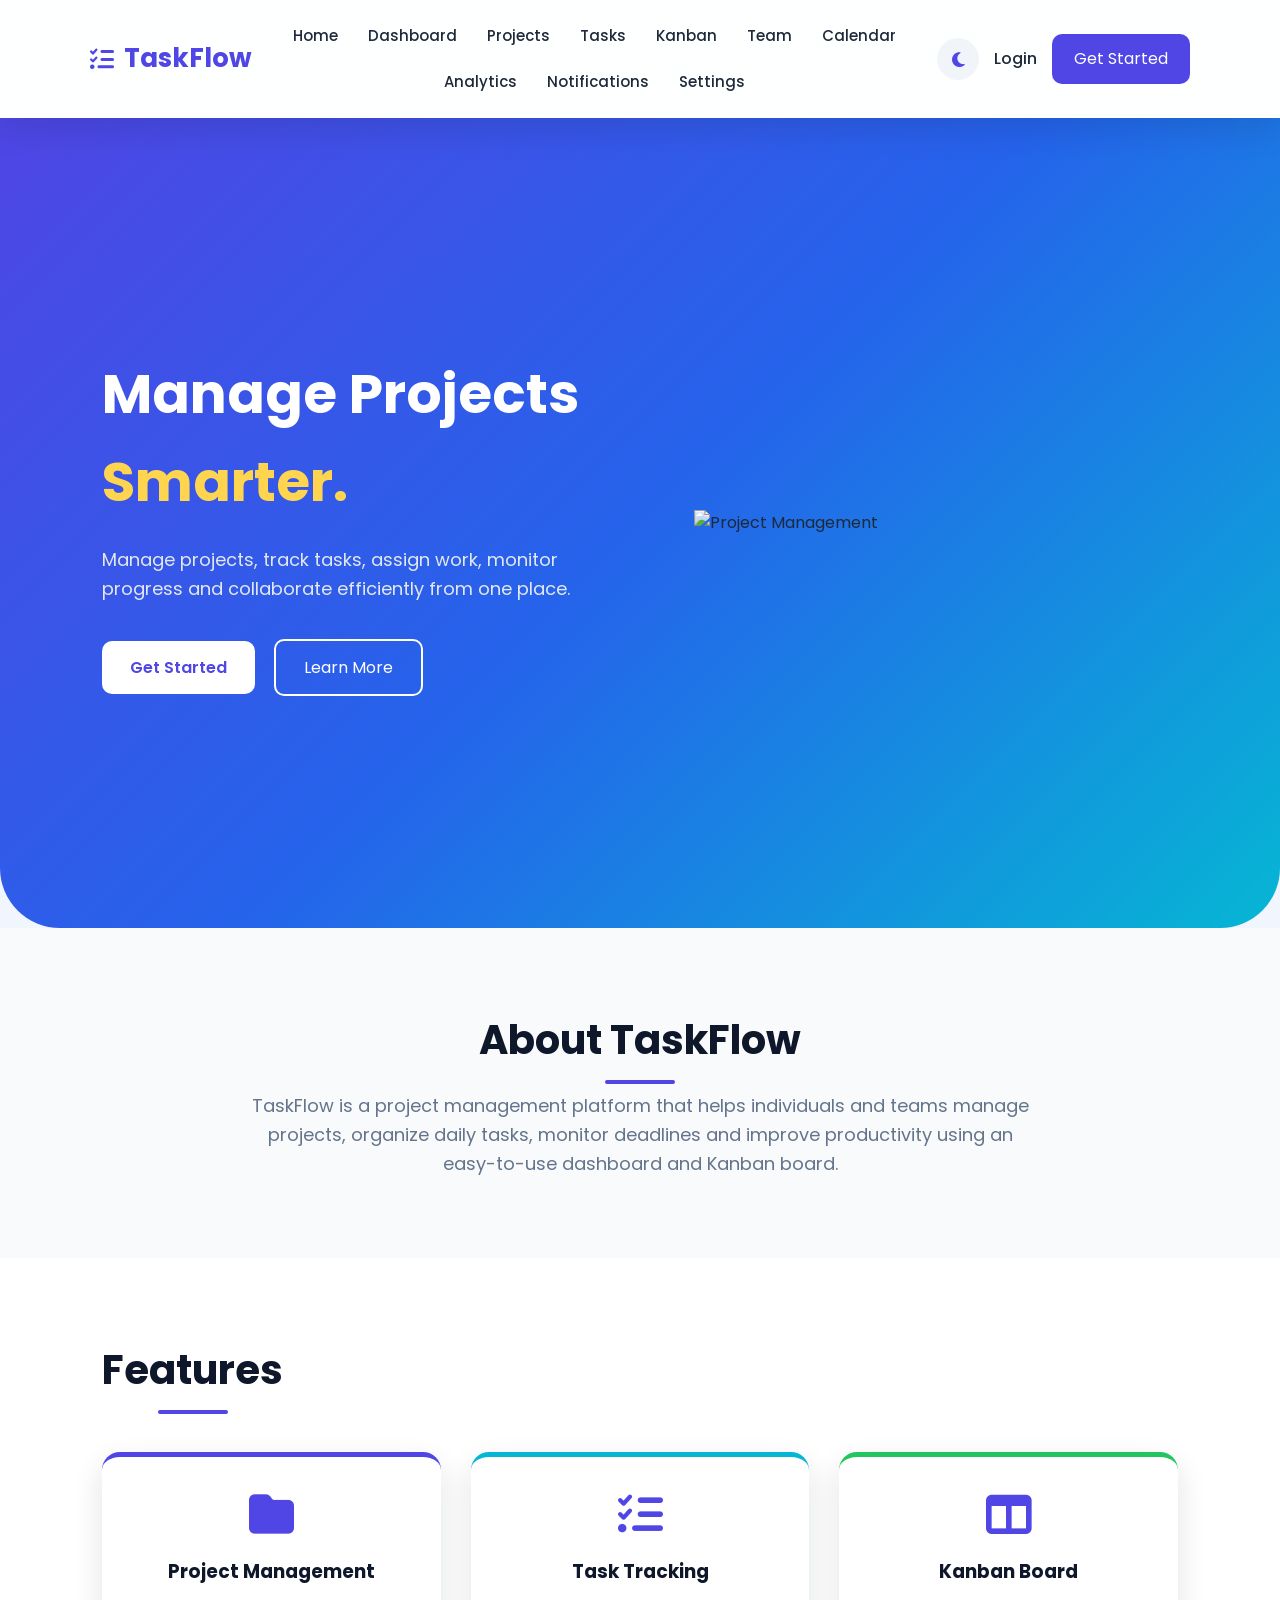
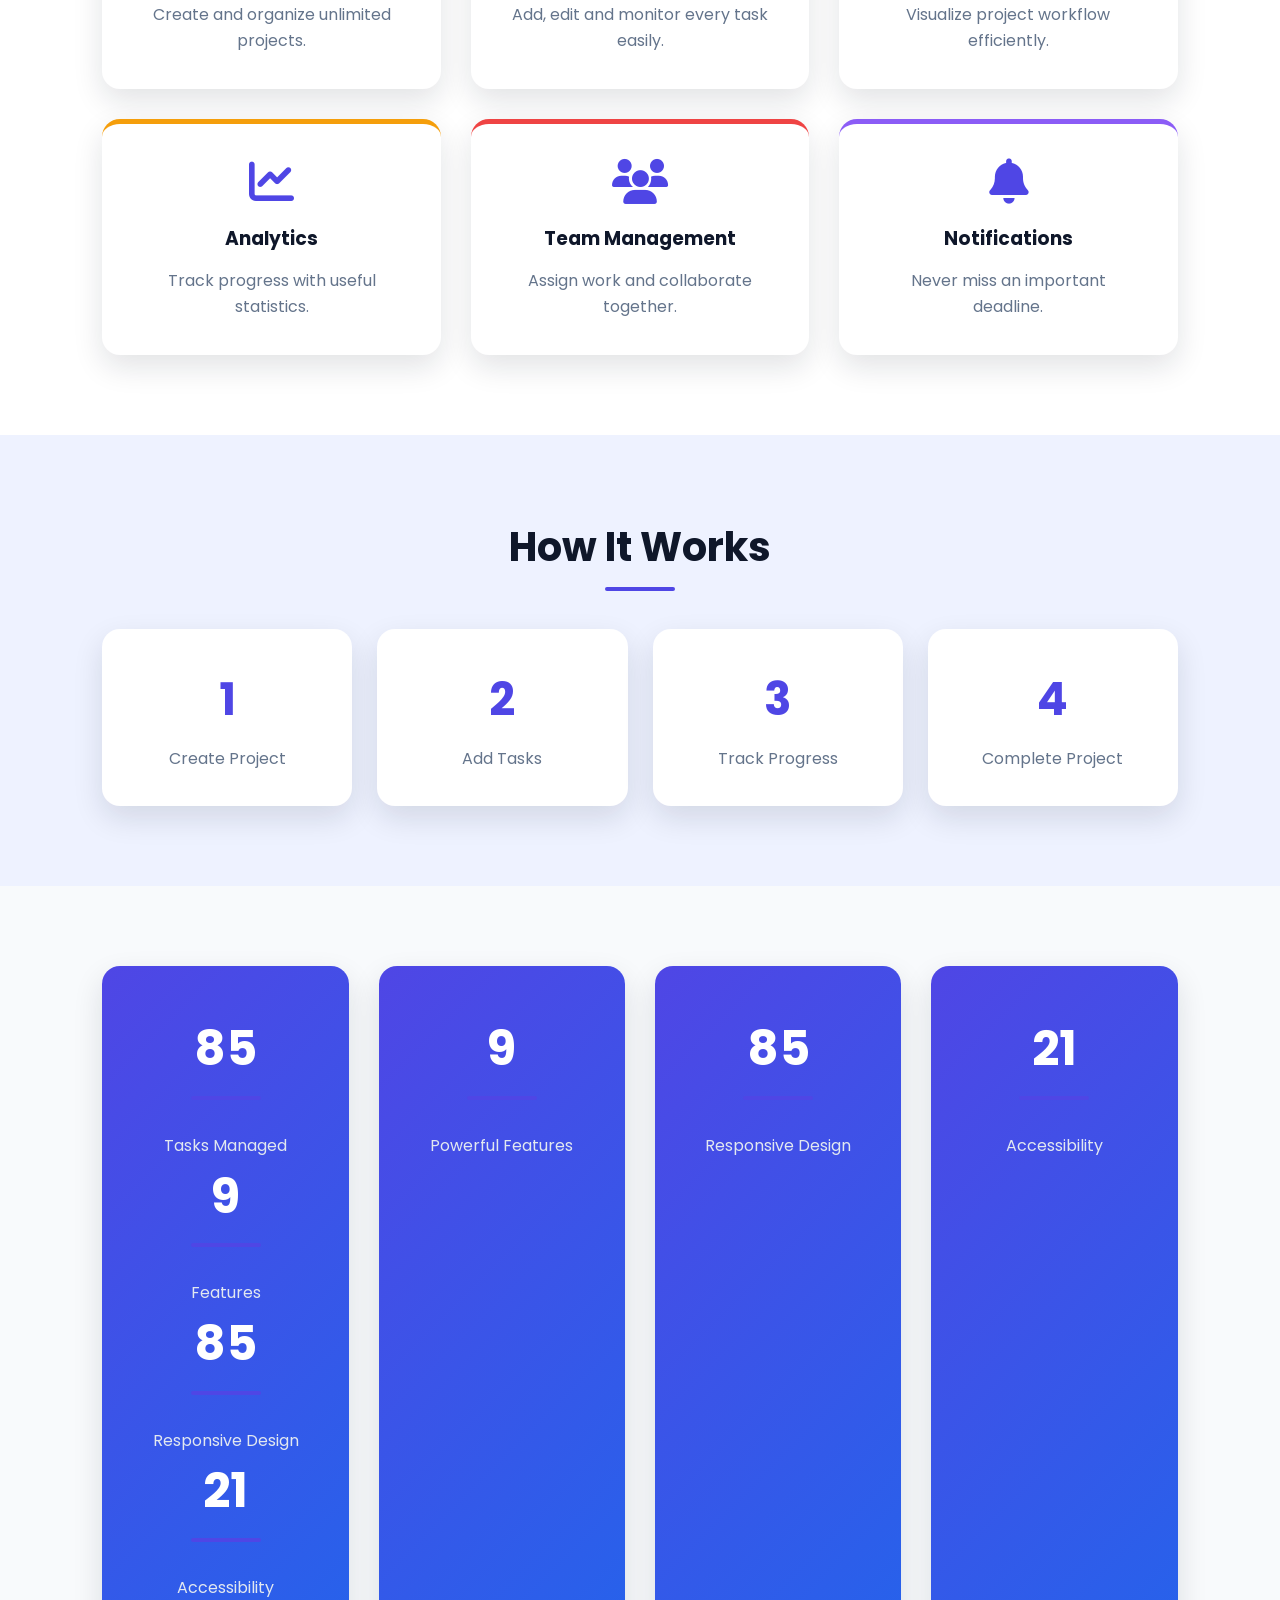
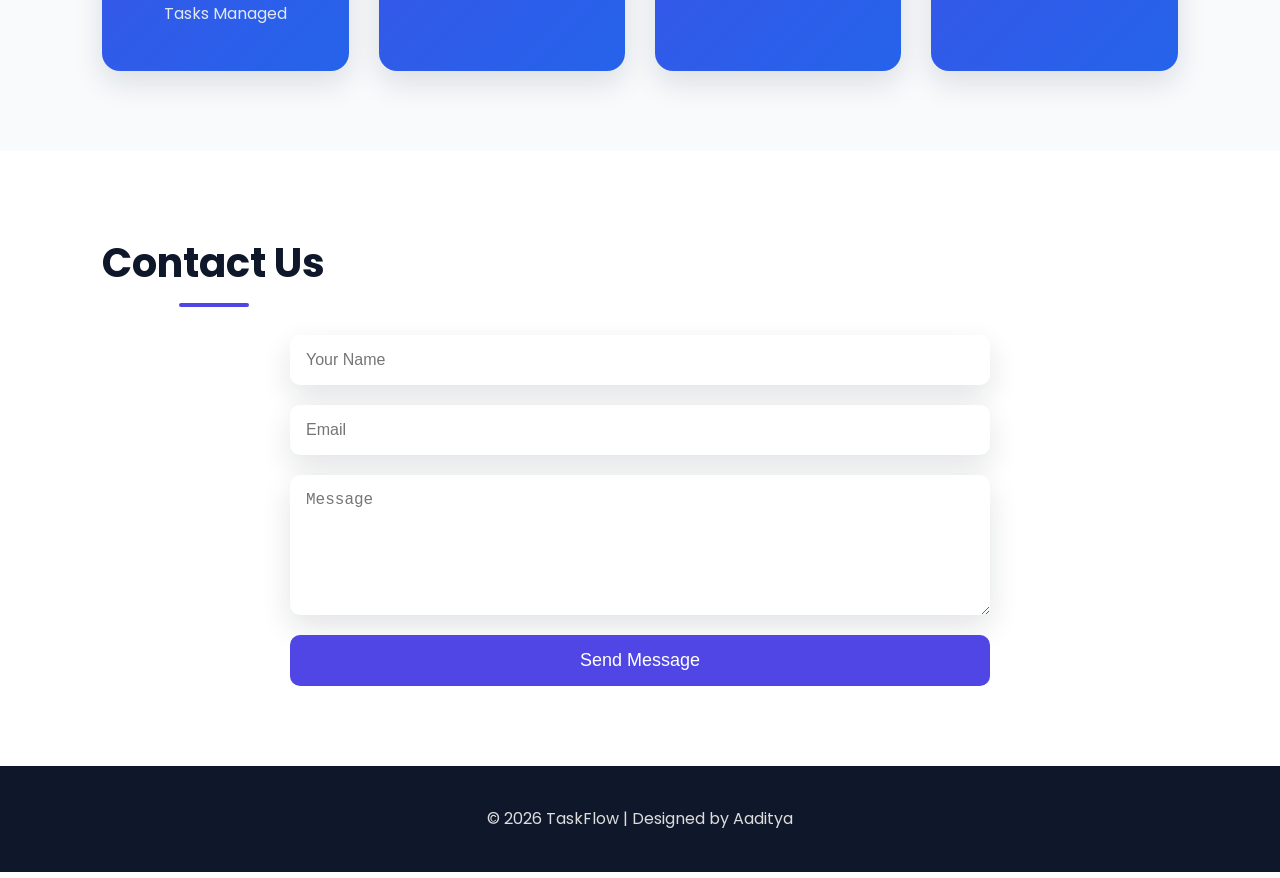
==== home.html @ a648337b "initial commit" ====
<!doctype html>
<html lang="en">
  <head>
    <meta charset="UTF-8" />
    <meta name="viewport" content="width=device-width, initial-scale=1.0" />
    <title>TaskFlow | Home</title>

    <link rel="stylesheet" href="style.css" />

    <!-- Font Awesome -->
    <link
      rel="stylesheet"
      href="https://cdnjs.cloudflare.com/ajax/libs/font-awesome/6.5.2/css/all.min.css"
    />
    <link rel="preconnect" href="https://fonts.googleapis.com" />
    <link rel="preconnect" href="https://fonts.gstatic.com" crossorigin />

    <link
      href="https://fonts.googleapis.com/css2?family=Poppins:wght@300;400;500;600;700&display=swap"
      rel="stylesheet"
    />
  </head>
  <body>
    <script>
      if (localStorage.getItem("theme") === "dark") {
        document.body.classList.add("dark-mode");
      }
    </script>

    <!-- ================= NAVBAR ================= -->

    <header>
      <nav class="navbar">
        <div class="logo">
          <i class="fa-solid fa-list-check"></i>
          <span>TaskFlow</span>
        </div>

        <ul class="nav-links">
          <li><a href="home.html" class="active">Home</a></li>

          <li><a href="dashboard.html">Dashboard</a></li>

          <li><a href="projects.html">Projects</a></li>

          <li><a href="tasks.html">Tasks</a></li>

          <li><a href="kanban.html">Kanban</a></li>

          <li><a href="team.html">Team</a></li>

          <li><a href="calendar.html">Calendar</a></li>

          <li><a href="analytics.html">Analytics</a></li>

          <li><a href="notifications.html">Notifications</a></li>

          <li><a href="settings.html">Settings</a></li>
        </ul>

        <div class="nav-buttons">
          <button id="themeToggle" class="theme-toggle-btn" aria-label="Toggle theme">
            <i class="fa-solid fa-moon"></i>
          </button>

          <a href="#" class="login-btn">Login</a>

          <a href="dashboard.html" class="start-btn"> Get Started </a>
        </div>
      </nav>
    </header>

    <!-- ================= HERO ================= -->

    <section class="hero">
      <div class="hero-text">
        <h1>
          Manage Projects

          <span>Smarter.</span>
        </h1>

        <p>
          Manage projects, track tasks, assign work, monitor progress and
          collaborate efficiently from one place.
        </p>

        <div class="hero-buttons">
          <a href="dashboard.html" class="btn"> Get Started </a>

          <a href="#about" class="btn-outline"> Learn More </a>
        </div>
      </div>

      <div class="hero-image">
        <img src="assets/images/hero.png" alt="Project Management" />
      </div>
    </section>

    <!-- ================= ABOUT ================= -->

    <section class="about" id="about">
      <h2>About TaskFlow</h2>

      <p>
        TaskFlow is a project management platform that helps individuals and
        teams manage projects, organize daily tasks, monitor deadlines and
        improve productivity using an easy-to-use dashboard and Kanban board.
      </p>
    </section>

    <!-- ================= FEATURES ================= -->

    <section class="features">
      <h2>Features</h2>

      <div class="feature-container">
        <div class="feature-card">
          <i class="fa-solid fa-folder"></i>

          <h3>Project Management</h3>

          <p>Create and organize unlimited projects.</p>
        </div>

        <div class="feature-card">
          <i class="fa-solid fa-list-check"></i>

          <h3>Task Tracking</h3>

          <p>Add, edit and monitor every task easily.</p>
        </div>

        <div class="feature-card">
          <i class="fa-solid fa-table-columns"></i>

          <h3>Kanban Board</h3>

          <p>Visualize project workflow efficiently.</p>
        </div>

        <div class="feature-card">
          <i class="fa-solid fa-chart-line"></i>

          <h3>Analytics</h3>

          <p>Track progress with useful statistics.</p>
        </div>

        <div class="feature-card">
          <i class="fa-solid fa-users"></i>

          <h3>Team Management</h3>

          <p>Assign work and collaborate together.</p>
        </div>

        <div class="feature-card">
          <i class="fa-solid fa-bell"></i>

          <h3>Notifications</h3>

          <p>Never miss an important deadline.</p>
        </div>
      </div>
    </section>

    <!-- ================= HOW IT WORKS ================= -->

    <section class="workflow">
      <h2>How It Works</h2>

      <div class="steps">
        <div class="step">
          <h3>1</h3>
          <p>Create Project</p>
        </div>

        <div class="step">
          <h3>2</h3>
          <p>Add Tasks</p>
        </div>

        <div class="step">
          <h3>3</h3>
          <p>Track Progress</p>
        </div>

        <div class="step">
          <h3>4</h3>
          <p>Complete Project</p>
        </div>
      </div>
    </section>

    <!-- ================= STATS ================= -->

    <section class="stats">
      <div class="stat">
        <h2>100</h2>
        <p>Tasks Managed</p>

        <h2>10</h2>
        <p>Features</p>

        <h2>100</h2>
        <p>Responsive Design</p>

        <h2>24</h2>
        <p>Accessibility</p>

        <p>Tasks Managed</p>
      </div>

      <div class="stat">
        <h2>10+</h2>

        <p>Powerful Features</p>
      </div>

      <div class="stat">
        <h2>100%</h2>

        <p>Responsive Design</p>
      </div>

      <div class="stat">
        <h2>24/7</h2>

        <p>Accessibility</p>
      </div>
    </section>

    <!-- ================= CONTACT ================= -->

    <section class="contact">
      <h2>Contact Us</h2>

      <form>
        <input type="text" placeholder="Your Name" />

        <input type="email" placeholder="Email" />

        <textarea rows="6" placeholder="Message"></textarea>

        <button type="submit">Send Message</button>
      </form>
    </section>

    <!-- ================= FOOTER ================= -->

    <footer>
      <p>© 2026 TaskFlow | Designed by Aaditya</p>
    </footer>

    <script src="theme.js"></script>
    <script src="home.js"></script>
  </body>
</html>
---- style.css ----
/* ===========================
    RESET
=========================== */

* {
    margin: 0;
    padding: 0;
    box-sizing: border-box;
}

html {
    scroll-behavior: smooth;
}

body {

    font-family: 'Poppins', sans-serif;

    background: linear-gradient(180deg,
            #EEF4FF 0%,
            #F8FAFC 100%);

    color: var(--text);

    line-height: 1.6;

}

/* ===========================
    VARIABLES
=========================== */

:root {

    --primary: #4F46E5;
    --primary-dark: #4338CA;
    --secondary: #06B6D4;

    --success: #22C55E;
    --warning: #F59E0B;
    --danger: #EF4444;

    --dark: #0F172A;
    --light: #FFFFFF;

    --text: #1E293B;
    --gray: #64748B;

    --background: #F1F5F9;
    --card: #FFFFFF;

    --shadow: 0 12px 30px rgba(15, 23, 42, .12);

}

/* ===========================
   COMMON
=========================== */

.container {

    width: 90%;
    max-width: 1200px;

    margin: auto;

}

section {

    padding: 80px 0;

}

h1,
h2,
h3 {

    color: var(--dark);

}

p {

    color: var(--gray);

}

.navbar {

    display: flex;

    justify-content: space-between;

    align-items: center;

    gap: 24px;

    padding: 16px 7%;

    background: rgba(255, 255, 255, .92);

    backdrop-filter: blur(10px);

    box-shadow: var(--shadow);

    position: sticky;

    top: 0;

    z-index: 1000;

    transition: background .3s ease;

}

.logo {

    display: flex;

    align-items: center;

    gap: 10px;

    font-size: 26px;

    font-weight: 700;

    color: var(--primary);

    white-space: nowrap;

}

.logo i {

    font-size: 24px;

}

.nav-links {

    display: flex;

    flex-wrap: wrap;

    align-items: center;

    list-style: none;

    gap: 6px;

    flex: 1;

    justify-content: center;

}

.nav-links li {

    display: flex;

    align-items: center;

}

.nav-links a {

    position: relative;

    display: inline-flex;

    align-items: center;

    text-decoration: none;

    color: var(--text);

    font-weight: 500;

    font-size: 15px;

    padding: 8px 12px;

    border-radius: 8px;

    white-space: nowrap;

    transition: background .25s ease, color .25s ease;

}

.nav-links a:hover {

    background: var(--primary);

    color: white;

}

/* ===========================
    THEME TOGGLE
=========================== */

.theme-toggle-btn {

    display: inline-flex;

    align-items: center;

    justify-content: center;

    width: 42px;

    height: 42px;

    flex-shrink: 0;

    border: none;

    border-radius: 50%;

    background: var(--background);

    color: var(--primary);

    font-size: 17px;

    cursor: pointer;

    transition: background .25s ease, transform .25s ease, color .25s ease;

}

.theme-toggle-btn:hover {

    background: var(--primary);

    color: white;

    transform: rotate(15deg);

}

.btn {

    display: inline-block;

    padding: 14px 28px;

    background: white;

    color: var(--primary);

    text-decoration: none;

    border-radius: 10px;

    font-weight: 600;

    transition: .3s;

}

.btn:hover {

    transform: translateY(-4px);

    box-shadow: 0 10px 25px rgba(0, 0, 0, .2);

}

.btn-outline {

    display: inline-block;

    padding: 14px 28px;

    border: 2px solid white;

    color: white;

    text-decoration: none;

    border-radius: 10px;

    margin-left: 15px;

    transition: .3s;

}

.btn-outline:hover {

    background: white;

    color: var(--primary);

}

.hero span {

    color: #FFD54F;

}

.hero {

    display: flex;

    justify-content: space-between;

    align-items: center;

    min-height: 90vh;

    padding: 0 8%;

    background: linear-gradient(135deg,
            #4F46E5,
            #2563EB,
            #06B6D4);

    border-radius: 0 0 60px 60px;

}

.hero-text {

    width: 50%;

}

.hero-text h1 {

    font-size: 55px;

    margin-bottom: 20px;

}

.hero-text p {

    font-size: 18px;

    margin-bottom: 35px;

}

.hero-image {

    width: 45%;

}

.hero-image img {

    width: 100%;

}

/* ===========================
    ABOUT
=========================== */

.about {

    padding: 80px 8%;

    text-align: center;

}

.about h2 {

    font-size: 40px;

    margin-bottom: 20px;

}

.about p {

    max-width: 800px;

    margin: auto;

    font-size: 18px;

}

/* ===========================
    FEATURES
=========================== */

.features {

    padding: 80px 8%;

    background: #ffffff;

}

.features h2 {

    text-align: center;

    font-size: 40px;

    margin-bottom: 50px;

}

.feature-container {

    display: grid;

    grid-template-columns: repeat(auto-fit, minmax(280px, 1fr));

    gap: 30px;

}

.feature-card {

    background: var(--card);

    padding: 35px;

    border-radius: 18px;

    text-align: center;

    box-shadow: var(--shadow);

    transition: .35s;

}

.feature-card:hover {

    transform: translateY(-12px);

    box-shadow: 0 20px 40px rgba(0, 0, 0, .15);

}

.feature-card i {

    font-size: 45px;

    color: var(--primary);

    margin-bottom: 20px;

}

.feature-card h3 {

    margin-bottom: 15px;

}

/* ===========================
   WORKFLOW
=========================== */

.workflow {

    padding: 80px 8%;

    background: #f1f5f9;

    text-align: center;

}

.workflow h2 {

    font-size: 40px;

    margin-bottom: 50px;

}

.steps {

    display: flex;

    justify-content: space-between;

    flex-wrap: wrap;

    gap: 25px;

}

.step:hover {

    transform: translateY(-10px);

}

.step {

    flex: 1;

    min-width: 220px;

    background: white;

    padding: 35px;

    border-radius: 18px;

    box-shadow: var(--shadow);

    transition: .3s;

}

.step h3 {

    color: var(--primary);

    font-size: 45px;

    margin-bottom: 10px;

}

/* ===========================
    STATS
=========================== */

.stats {

    padding: 80px 8%;

    display: grid;

    grid-template-columns: repeat(auto-fit, minmax(220px, 1fr));

    gap: 30px;

}

.stat {

    background: linear-gradient(135deg,
            #4F46E5,
            #2563EB);

    color: white;

    text-align: center;

    padding: 45px;

    border-radius: 18px;

    box-shadow: var(--shadow);

}

.stat h2 {

    color: white;

    font-size: 48px;

}

.stat p {

    color: #E2E8F0;

}

/* ===========================
   CONTACT
=========================== */

.contact {

    padding: 80px 8%;

    background: #ffffff;

}

.contact h2 {

    text-align: center;

    margin-bottom: 40px;

    font-size: 40px;

}

.contact form {

    max-width: 700px;

    margin: auto;

    display: flex;

    flex-direction: column;

    gap: 20px;

}

.contact input,
.contact textarea {

    padding: 16px;

    border: none;

    border-radius: 10px;

    background: white;

    box-shadow: var(--shadow);

    font-size: 16px;

}

.contact button {

    padding: 15px;

    background: var(--primary);

    color: white;

    border: none;

    border-radius: 10px;

    font-size: 18px;

    cursor: pointer;

    transition: .3s;

}

.contact button:hover {

    background: var(--secondary);

}

/* ===========================
    FOOTER
=========================== */

footer {

    background: #0F172A;

    color: white;

    text-align: center;

    padding: 40px;

}

footer p {

    color: #ddd;

}

/* ===========================
   RESPONSIVE
=========================== */

@media(max-width:900px) {

    .navbar {

        flex-direction: column;

        gap: 16px;

    }

    .nav-links {

        flex-wrap: wrap;

        justify-content: center;

        flex: initial;

        width: 100%;

    }

    .logo {

        justify-content: center;

        width: 100%;

    }

    .nav-buttons {

        justify-content: center;

        width: 100%;

    }

    .hero {

        flex-direction: column-reverse;

        text-align: center;

    }

    .hero-text,
    .hero-image {

        width: 100%;

    }

    .hero-text h1 {

        font-size: 40px;

    }

    .hero-buttons {

        display: flex;

        justify-content: center;

        flex-wrap: wrap;

        gap: 15px;

    }

    .steps {

        flex-direction: column;

    }

}

/* ===========================
    ANIMATIONS
=========================== */

.hidden {

    opacity: 0;

    transform: translateY(40px);

    transition: all .7s ease;

}

.show {

    opacity: 1;

    transform: translateY(0);

}

.active {

    color: var(--primary) !important;

    font-weight: 600;

}

.hero h1 {

    color: white;

}

.hero p {

    color: #E2E8F0;

}

h2 {

    position: relative;

    display: inline-block;

    margin-bottom: 45px;

}

h2::after {

    content: "";

    width: 70px;

    height: 4px;

    background: var(--primary);

    position: absolute;

    left: 50%;

    bottom: -12px;

    transform: translateX(-50%);

    border-radius: 20px;

}

.nav-buttons {

    display: flex;

    align-items: center;

    gap: 15px;

    flex-shrink: 0;

}

.login-btn {

    text-decoration: none;

    color: var(--text);

    font-weight: 500;

}

.start-btn {

    background: var(--primary);

    color: white;

    text-decoration: none;

    padding: 12px 22px;

    border-radius: 10px;

    transition: .3s;

}

.start-btn:hover {

    background: var(--primary-dark);

    transform: translateY(-3px);

}

.nav-links a::after {

    content: "";

    position: absolute;

    left: 0;

    bottom: -5px;

    width: 0;

    height: 3px;

    background: var(--primary);

    transition: .3s;

}

.nav-links a:hover::after {

    width: 100%;

}

.hero-image img {

    width: 100%;

    animation: float 4s ease-in-out infinite;

}

@keyframes float {

    0% {

        transform: translateY(0);

    }

    50% {

        transform: translateY(-15px);

    }

    100% {

        transform: translateY(0);

    }

}

.feature-card {

    border-top: 5px solid transparent;

}

.feature-card:nth-child(1) {

    border-color: #4F46E5;

}

.feature-card:nth-child(2) {

    border-color: #06B6D4;

}

.feature-card:nth-child(3) {

    border-color: #22C55E;

}

.feature-card:nth-child(4) {

    border-color: #F59E0B;

}

.feature-card:nth-child(5) {

    border-color: #EF4444;

}

.feature-card:nth-child(6) {

    border-color: #8B5CF6;

}

.about {

    background: #F8FAFC;

}

.features {

    background: white;

}

.workflow {

    background: #EEF2FF;

}

.stats {

    background: #F8FAFC;

}

.contact {

    background: white;

}

/* ================= DASHBOARD ================= */


.dashboard-header {

    padding: 60px 8%;

    display: flex;

    justify-content: space-between;

    align-items: center;

    background: linear-gradient(135deg,
            #4F46E5,
            #06B6D4);

    color: white;

}


.dashboard-header h1 {

    color: white;

    font-size: 45px;

}


.dashboard-header p {

    color: #e2e8f0;

}




.dashboard-stats {

    display: grid;

    grid-template-columns: repeat(4, 1fr);

    gap: 25px;

    padding: 50px 8%;

}



.dashboard-card {

    padding: 30px;

    border-radius: 18px;

    color: white;

    display: flex;

    gap: 20px;

    align-items: center;

    box-shadow: var(--shadow);

}



.dashboard-card i {

    font-size: 40px;

}



.dashboard-card h3 {

    color: white;

    font-size: 35px;

}


.blue {

    background: #2563eb;

}


.green {

    background: #16a34a;

}


.purple {

    background: #7c3aed;

}


.orange {

    background: #f59e0b;

}




.dashboard-grid {

    padding: 30px 8%;

    display: grid;

    grid-template-columns: repeat(2, 1fr);

    gap: 30px;

}



.dashboard-box {

    background: white;

    padding: 30px;

    border-radius: 18px;

    box-shadow: var(--shadow);

}



.progress-bar {

    height: 15px;

    background: #e5e7eb;

    border-radius: 20px;

}


.progress {

    height: 100%;

    width: 60%;

    background: #4F46E5;

    border-radius: 20px;

}



.deadline-list li {

    display: flex;

    justify-content: space-between;

    padding: 15px 0;

}



.quick-actions {

    display: flex;

    flex-wrap: wrap;

    gap: 15px;

}



.quick-actions a {

    padding: 12px 20px;

    background: #EEF2FF;

    color: #4F46E5;

    text-decoration: none;

    border-radius: 10px;

}



@media(max-width:900px) {


    .dashboard-stats {

        grid-template-columns: 1fr;

    }


    .dashboard-grid {

        grid-template-columns: 1fr;

    }


    .dashboard-header {

        flex-direction: column;

        gap: 30px;

        text-align: center;

    }


}

/* =========================
PROJECT PAGE
========================= */


.page-header {

    padding: 60px 8%;

    background: linear-gradient(135deg,
            #4F46E5,
            #06B6D4);

    color: white;

}


.page-header h1 {

    color: white;

    font-size: 45px;

}


.page-header p {

    color: #e2e8f0;

}



.project-container {

    padding: 50px 8%;

    display: grid;

    grid-template-columns: 350px 1fr;

    gap: 40px;

}



.project-form {

    background: white;

    padding: 30px;

    border-radius: 18px;

    box-shadow: var(--shadow);

}



.project-form input,
.project-form textarea,
.project-form select {

    width: 100%;

    padding: 14px;

    margin: 10px 0;

    border: none;

    background: #f1f5f9;

    border-radius: 10px;

}



.project-form textarea {

    height: 120px;

}



.project-form button {

    width: 100%;

    padding: 14px;

    border: none;

    background: #4F46E5;

    color: white;

    border-radius: 10px;

    cursor: pointer;

}



.project-list {

    background: #f8fafc;

}



.project-card {

    background: white;

    padding: 25px;

    margin-bottom: 20px;

    border-radius: 15px;

    box-shadow: var(--shadow);

}



.project-card h3 {

    color: #4F46E5;

}



.project-card span {

    display: inline-block;

    padding: 5px 12px;

    background: #EEF2FF;

    border-radius: 20px;

    margin-top: 10px;

}



@media(max-width:900px) {

    .project-container {

        grid-template-columns: 1fr;

    }

}

.edit-btn {

    background: #2563EB;

    color: white;

    border: none;

    padding: 10px 18px;

    border-radius: 8px;

    cursor: pointer;

    margin-right: 10px;

}

.delete-btn {

    background: #EF4444;

    color: white;

    border: none;

    padding: 10px 18px;

    border-radius: 8px;

    cursor: pointer;

}

.edit-btn:hover {

    opacity: .9;

}

.delete-btn:hover {

    opacity: .9;

}

/* =========================
PROJECT CARDS IMPROVEMENT
========================= */


.project-card {

    background: white;

    padding: 30px;

    border-radius: 20px;

    box-shadow: var(--shadow);

    margin-bottom: 25px;

    transition: .3s;

}


.project-card:hover {

    transform: translateY(-5px);

}



.project-card h3 {

    margin-bottom: 10px;

}



.badges {

    display: flex;

    gap: 10px;

    margin: 20px 0;

}



.priority,
.status {

    padding: 6px 15px;

    border-radius: 20px;

    font-size: 14px;

    font-weight: 600;

}



/* PRIORITY COLORS */


.priority.high {

    background: #fee2e2;

    color: #dc2626;

}


.priority.medium {

    background: #fef3c7;

    color: #d97706;

}


.priority.low {

    background: #dcfce7;

    color: #16a34a;

}



/* STATUS COLORS */


.status.planning {

    background: #dbeafe;

    color: #2563eb;

}


.status.active {

    background: #cffafe;

    color: #0891b2;

}


.status.completed {

    background: #dcfce7;

    color: #15803d;

}




.project-progress {

    height: 10px;

    background: #e5e7eb;

    border-radius: 20px;

    overflow: hidden;

    margin-bottom: 20px;

}



.progress-fill {

    width: 40%;

    height: 100%;

    background: linear-gradient(90deg,
            #4F46E5,
            #06B6D4);

}


.project-actions {

    display: flex;

    gap: 10px;

}

/* =========================
TASK PAGE
========================= */


.task-container {

    padding: 50px 8%;

    display: grid;

    grid-template-columns: 350px 1fr;

    gap: 40px;

}



.task-form {

    background: white;

    padding: 30px;

    border-radius: 18px;

    box-shadow: var(--shadow);

}



.task-form input,
.task-form textarea,
.task-form select {

    width: 100%;

    padding: 14px;

    margin: 10px 0;

    border: none;

    background: #f1f5f9;

    border-radius: 10px;

}

.task-form textarea {

    height: 120px;

}

.task-form button {

    width: 100%;

    padding: 14px;

    background: #4F46E5;

    color: white;

    border: none;

    border-radius: 10px;

    cursor: pointer;

}

.task-card {

    background: white;

    padding: 25px;

    border-radius: 18px;

    box-shadow: var(--shadow);

    margin-bottom: 20px;

}

.task-card h3 {

    color: #4F46E5;

}

.task-info {

    display: flex;

    gap: 10px;

    flex-wrap: wrap;

    margin: 15px 0;

}

.task-badge {

    display: inline-block;

    padding: 6px 15px;

    border-radius: 20px;

    font-size: 14px;
    font-weight: 700;
    letter-spacing: 0.01em;
    background: #e0e7ff;
    color: #312e81;

}

.task-status-todo {

    background: #dbeafe;

    color: #1d4ed8;

}

.task-status-in-progress {

    background: #cffafe;

    color: #0f766e;

}

.task-status-completed {

    background: #dcfce7;

    color: #166534;

}

.task-high {

    background: #fee2e2;

    color: #dc2626;

}

.task-medium {

    background: #fef3c7;

    color: #d97706;

}

.task-low {

    background: #dcfce7;

    color: #16a34a;

}

.task-complete {

    text-decoration: line-through;

    opacity: .6;

}

@media(max-width:900px) {

    .task-container {

        grid-template-columns: 1fr;

    }

}

/* =========================
KANBAN
========================= */


.kanban-container {

    padding: 50px 8%;

    display: grid;

    grid-template-columns: repeat(3, 1fr);

    gap: 25px;

}

.kanban-column {

    background: #f8fafc;

    padding: 25px;

    border-radius: 20px;

    min-height: 450px;

}

.kanban-column h2 {

    margin-bottom: 25px;

    font-size: 24px;

}

.todo {

    border-top: 6px solid #2563eb;

}

.progress {

    border-top: 6px solid #f59e0b;

}

.completed {

    border-top: 6px solid #22c55e;

}

.kanban-card {

    background: white;

    padding: 20px;

    border-radius: 15px;

    margin-bottom: 15px;

    box-shadow: var(--shadow);

}

.kanban-card h3 {

    color: #4F46E5;

}

.kanban-card p {

    font-size: 14px;

}

.kanban-badge {

    display: inline-block;

    padding: 5px 12px;

    background: #EEF2FF;

    color: #4338CA;

    border-radius: 20px;

    margin-top: 10px;

    font-size: 13px;

}

@media(max-width:900px) {


    .kanban-container {

        grid-template-columns: 1fr;

    }


}

.kanban-card select {

    width: 100%;

    padding: 8px;

    border-radius: 8px;

    border: 1px solid #ddd;

    margin-top: 10px;

}

/* =========================
TEAM PAGE
========================= */


.team-container {

    padding: 50px 8%;

    display: grid;

    grid-template-columns: 350px 1fr;

    gap: 40px;

}



.team-form {

    background: white;

    padding: 30px;

    border-radius: 18px;

    box-shadow: var(--shadow);

}



.team-form input,
.team-form select {

    width: 100%;

    padding: 14px;

    margin: 10px 0;

    border: none;

    background: #f1f5f9;

    border-radius: 10px;

}



.team-form button {

    width: 100%;

    padding: 14px;

    border: none;

    background: #4F46E5;

    color: white;

    border-radius: 10px;

    cursor: pointer;

}





.member-card {

    background: white;

    padding: 25px;

    border-radius: 18px;

    box-shadow: var(--shadow);

    margin-bottom: 20px;

}



.member-card h3 {

    color: #4F46E5;

}



.member-role {

    display: inline-block;

    background: #EEF2FF;

    color: #4338CA;

    padding: 6px 15px;

    border-radius: 20px;

    margin: 10px 0;

}



.remove-member {

    background: #EF4444;

    color: white;

    border: none;

    padding: 10px 18px;

    border-radius: 8px;

    cursor: pointer;

}

@media(max-width:900px) {

    .team-container {

        grid-template-columns: 1fr;

    }

}

/* =========================
CALENDAR
========================= */
.calendar-container {

    padding: 50px 8%;

}

.calendar-box {

    background: white;
    padding: 35px;
    border-radius: 20px;
    box-shadow: var(--shadow);

}

.calendar-task {

    display: flex;
    justify-content: space-between;
    align-items: center;
    padding: 20px;
    margin: 15px 0;
    background: #f8fafc;
    border-radius: 12px;
}

.calendar-task h3 {
    color: #4F46E5;
}

.date-badge {
    padding: 8px 15px;
    background: #EEF2FF;
    color: #4338CA;
    border-radius: 20px;
}

.overdue {
    background: #fee2e2;
    color: #dc2626;
}

.completed-date {
    background: #dcfce7;
    color: #15803d;
}

@media(max-width:700px) {
    .calendar-task {
        flex-direction: column;
        gap: 15px;

    }
}

/* =========================
ANALYTICS
========================= */

.analytics-container {

    padding: 50px 8%;
    display: grid;
    grid-template-columns: repeat(2, 1fr);
    gap: 30px;
}

.chart-box {
    background: white;
    padding: 30px;
    border-radius: 20px;
    box-shadow: var(--shadow);
}

.chart-box h2 {
    margin-bottom: 25px;
    text-align: center;
}

.chart-box canvas {
    max-height: 300px;
}

@media(max-width:900px) {
    .analytics-container {
        grid-template-columns: 1fr;

    }
}

/* =========================
NOTIFICATIONS
========================= */


.notification-container {

    padding: 50px 8%;

}

.notification-card {
    background: white;
    padding: 25px;
    border-radius: 18px;
    box-shadow: var(--shadow);
    margin-bottom: 20px;
    display: flex;
    align-items: center;
    gap: 20px;
}

.notification-card i {

    font-size: 30px;

}

.notification-card h3 {
    margin-bottom: 5px;
}

.warning {
    border-left: 6px solid #f59e0b;
}

.danger {
    border-left: 6px solid #ef4444;
}

.success {
    border-left: 6px solid #22c55e;
}

.info {
    border-left: 6px solid #2563eb;
}
/* =========================
SETTINGS
========================= */


.settings-container{

    padding:50px 8%;

}
.settings-card{

    background:white;

    padding:40px;

    border-radius:20px;

    box-shadow:var(--shadow);

    max-width:600px;

}
.theme-buttons{

    display:flex;

    gap:20px;

    margin-top:30px;

}
.theme-buttons button{

    padding:15px 25px;

    border:none;

    border-radius:10px;

    cursor:pointer;

    background:#4F46E5;

    color:white;

    font-size:16px;

}
/* ===========================================
   DARK MODE THEME
   Toggled via body.dark-mode (persisted in
   localStorage, applied by theme.js on every page)
=========================================== */

.dark-mode {

    background: #0f172a;

    color: #e2e8f0;

}

/* Surfaces: navbar, cards, boxes, form panels */

.dark-mode .navbar {

    background: rgba(30, 41, 59, .95);

}

.dark-mode .dashboard-box,
.dark-mode .project-card,
.dark-mode .task-card,
.dark-mode .member-card,
.dark-mode .chart-box,
.dark-mode .settings-card,
.dark-mode .calendar-box,
.dark-mode .kanban-card,
.dark-mode .notification-card,
.dark-mode .calendar-task,
.dark-mode .kanban-column,
.dark-mode .project-form,
.dark-mode .task-form,
.dark-mode .team-form,
.dark-mode .feature-card,
.dark-mode .step {

    background: #1e293b;

    color: #e2e8f0;

}

.dark-mode .project-list,
.dark-mode .about,
.dark-mode .features,
.dark-mode .workflow,
.dark-mode .stats,
.dark-mode .contact {

    background: #0f172a;

}

/* Typography */

.dark-mode h1,
.dark-mode h2,
.dark-mode h3 {

    color: #f8fafc;

}

.dark-mode p,
.dark-mode span,
.dark-mode li {

    color: #cbd5e1;

}

.dark-mode .stat h2 {

    color: white;

}

.dark-mode .stat p {

    color: #e2e8f0;

}

/* Navbar links + logo */

.dark-mode .nav-links a,
.dark-mode .login-btn {

    color: #e2e8f0;

}

.dark-mode .nav-links a:hover {

    background: var(--primary);

    color: white;

}

.dark-mode .theme-toggle-btn {

    background: #334155;

    color: #fbbf24;

}

.dark-mode .theme-toggle-btn:hover {

    background: var(--primary);

    color: white;

}

/* Form fields */

.dark-mode input,
.dark-mode textarea,
.dark-mode select {

    background: #0f172a !important;

    color: #e2e8f0 !important;

    border: 1px solid #334155 !important;

}

.dark-mode input::placeholder,
.dark-mode textarea::placeholder {

    color: #64748b;

}

.dark-mode select option {

    background: #1e293b;

    color: #e2e8f0;

}

/* Kanban columns keep their accent top-border; only bg changes */

.dark-mode .kanban-column h2 {

    color: #f8fafc;

}

/* Badges & pills — keep tint colors but soften on dark surfaces */

.dark-mode .priority,
.dark-mode .status,
.dark-mode .task-badge,
.dark-mode .kanban-badge,
.dark-mode .member-role,
.dark-mode .date-badge,
.dark-mode .quick-actions a {

    filter: brightness(1.15) saturate(1.1);

}

.dark-mode .task-badge {

    background: #1e293b;

    color: #f8fafc;

    border-color: rgba(148, 163, 184, 0.3);

}

.dark-mode .task-status-todo {

    background: #1e3a8a;

    color: #dbeafe;

}

.dark-mode .task-status-in-progress {

    background: #78350f;

    color: #fef3c7;

}

.dark-mode .task-status-completed {

    background: #14532d;

    color: #dcfce7;

}

.dark-mode .progress-bar,
.dark-mode .project-progress {

    background: #334155;

}

/* Footer already dark; keep consistent */

.dark-mode footer {

    background: #020617;

}

/* Smooth theme transition across the app */

body,
.navbar,
.dashboard-box,
.project-card,
.task-card,
.member-card,
.chart-box,
.settings-card,
.calendar-box,
.kanban-card,
.notification-card,
.calendar-task,
.kanban-column,
.project-form,
.task-form,
.team-form,
input,
textarea,
select {

    transition: background .3s ease, color .3s ease, border-color .3s ease;

}
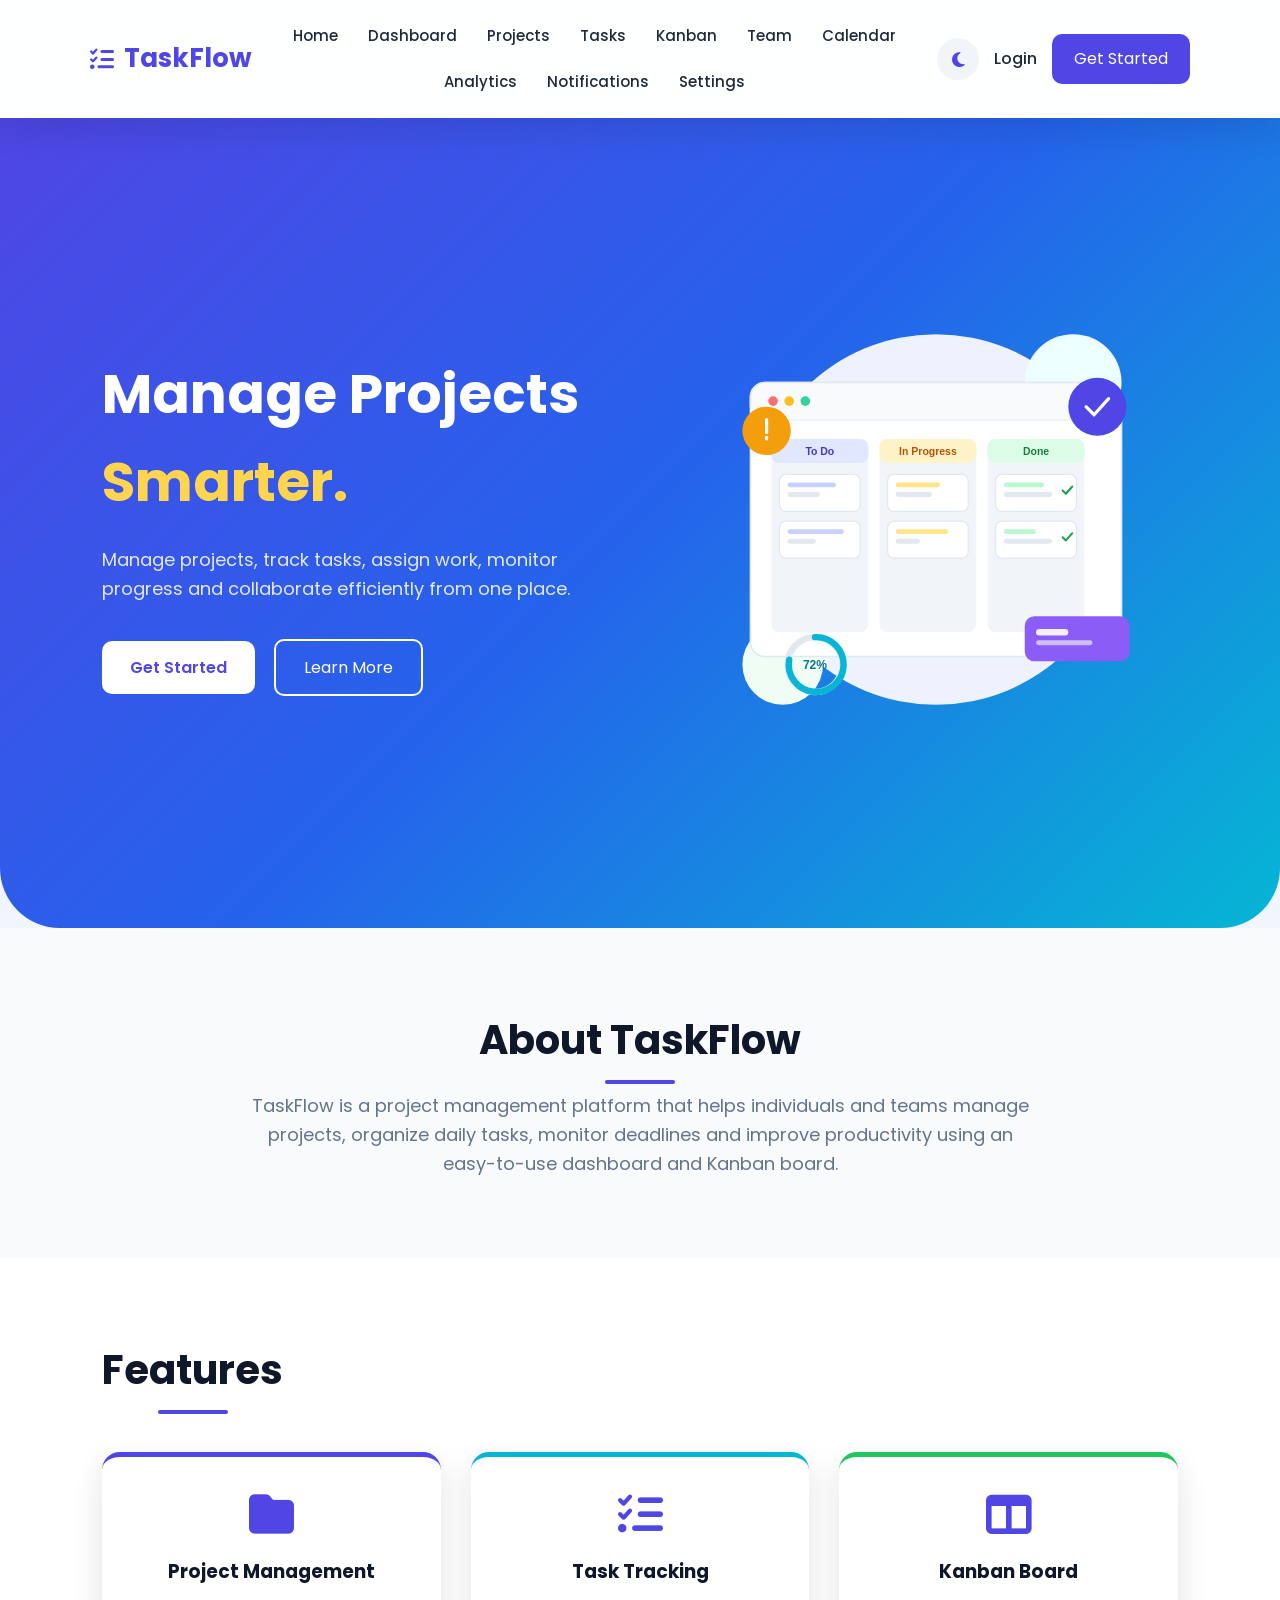
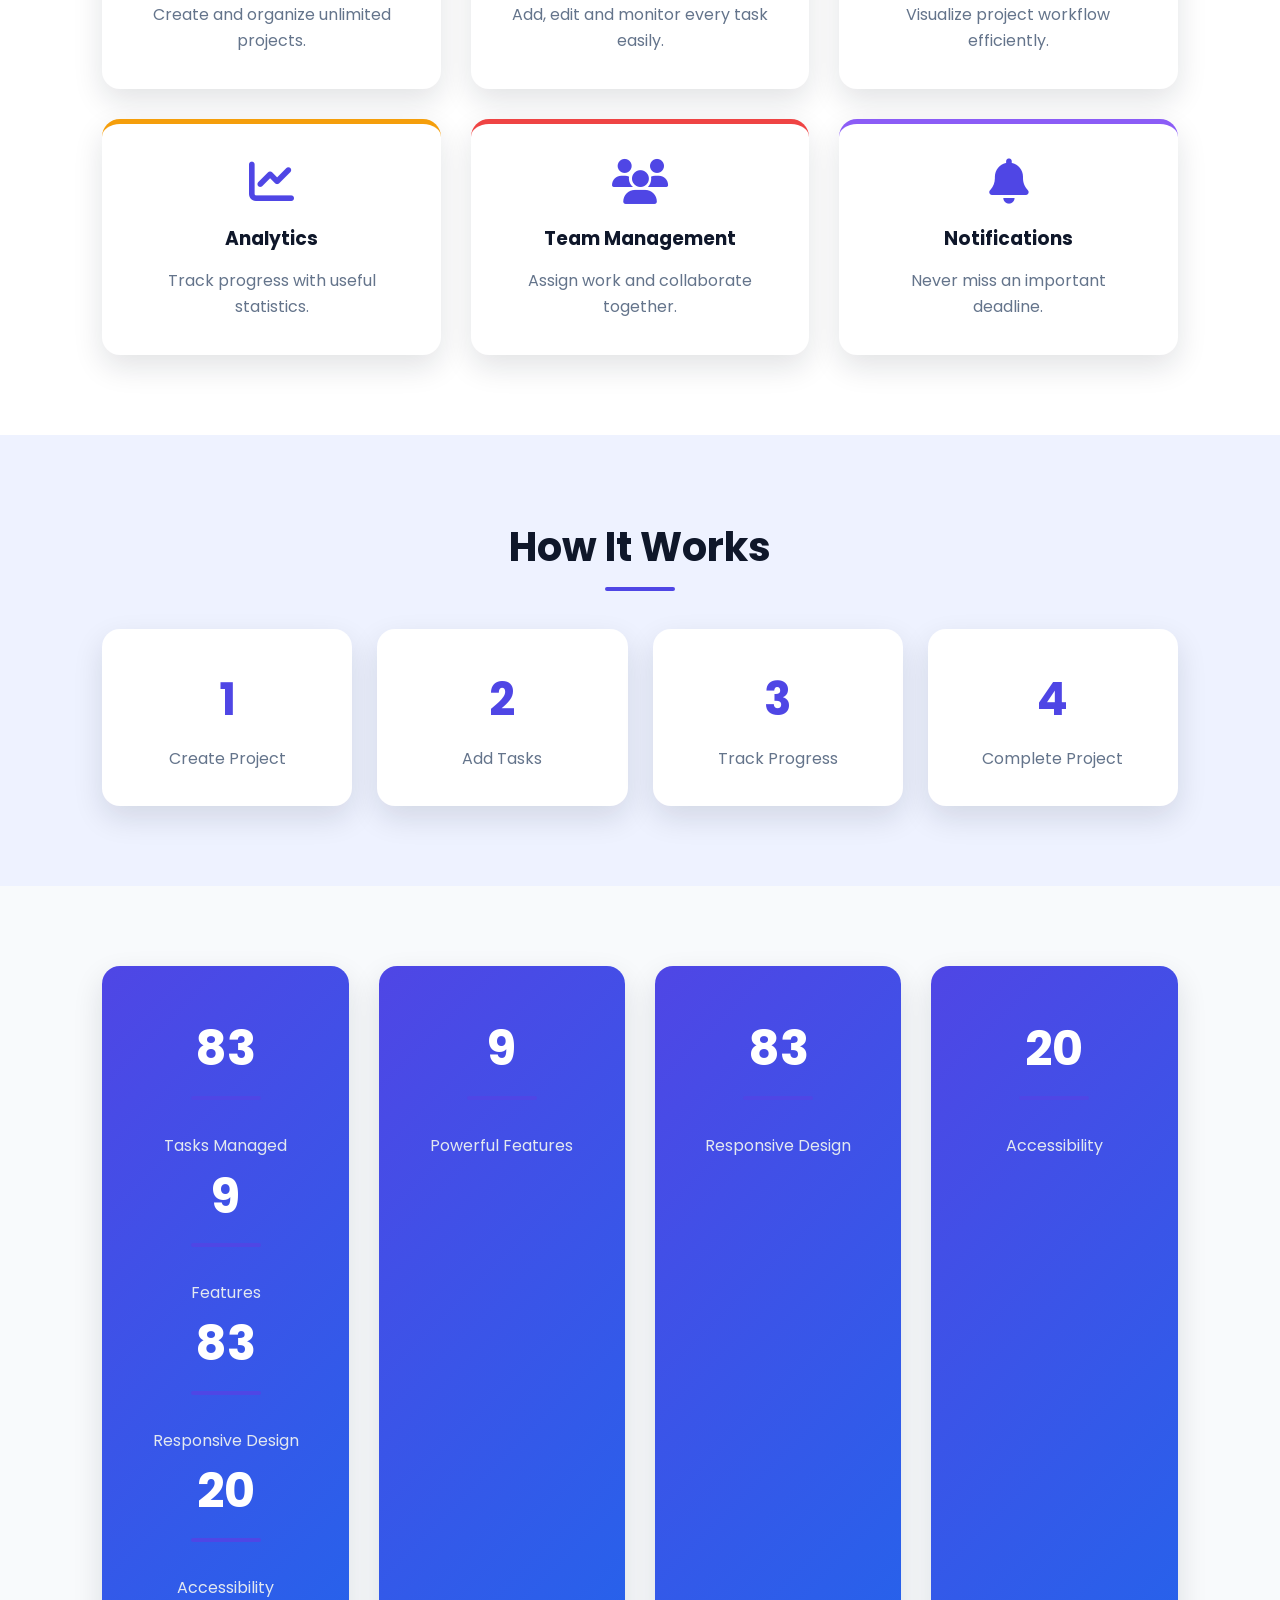
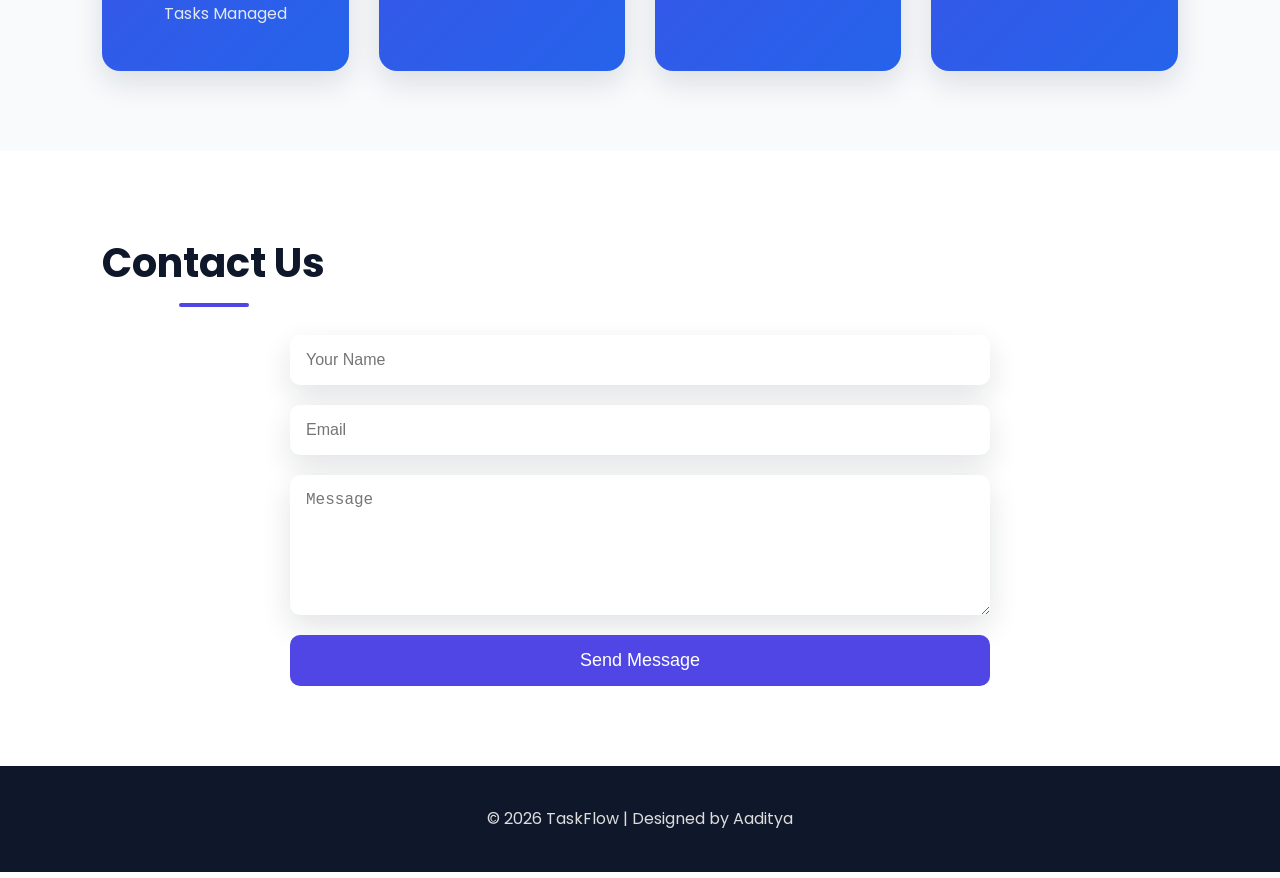
==== commit e0e3f98a: "hero img addition" ====
--- a/home.html
+++ b/home.html
@@ -93,7 +93,7 @@
       </div>
 
       <div class="hero-image">
-        <img src="assets/images/hero.png" alt="Project Management" />
+        <img src="assets/hero.svg" alt="TaskFlow project dashboard illustration" />
       </div>
     </section>
 
